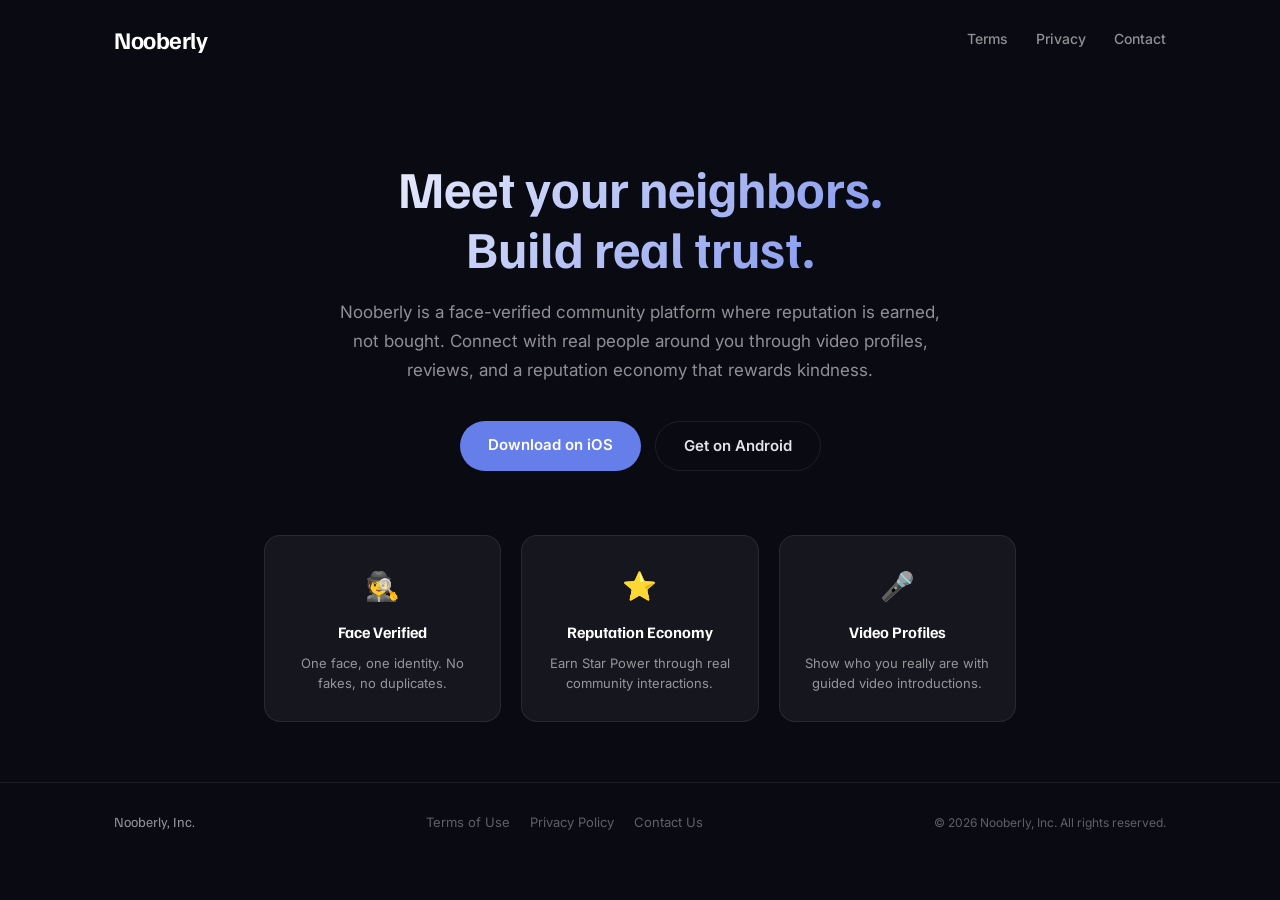
==== index.html @ d163975e "feat: Nooberly website with Terms, Privacy, and Contact pages Static site for nooberly.com with: - L" ====
<!DOCTYPE html>
<html lang="en">
<head>
  <meta charset="UTF-8">
  <meta name="viewport" content="width=device-width, initial-scale=1.0">
  <title>Nooberly — Connect with your community</title>
  <link rel="stylesheet" href="style.css">
  <link rel="preconnect" href="https://fonts.googleapis.com">
  <link rel="preconnect" href="https://fonts.gstatic.com" crossorigin>
  <link href="https://fonts.googleapis.com/css2?family=Inter:wght@400;500;600&family=Familjen+Grotesk:wght@700&display=swap" rel="stylesheet">
</head>
<body>
  <nav class="navbar">
    <a href="index.html" class="logo">Nooberly</a>
    <div class="nav-links">
      <a href="terms.html">Terms</a>
      <a href="privacy.html">Privacy</a>
      <a href="contact.html">Contact</a>
    </div>
  </nav>

  <main class="hero">
    <h1>Meet your neighbors.<br>Build real trust.</h1>
    <p class="subtitle">Nooberly is a face-verified community platform where reputation is earned, not bought. Connect with real people around you through video profiles, reviews, and a reputation economy that rewards kindness.</p>
    <div class="cta-row">
      <a href="#" class="btn btn-primary">Download on iOS</a>
      <a href="#" class="btn btn-outline">Get on Android</a>
    </div>

    <div class="hero-features">
      <div class="feature">
        <div class="feature-icon">&#128373;</div>
        <h3>Face Verified</h3>
        <p>One face, one identity. No fakes, no duplicates.</p>
      </div>
      <div class="feature">
        <div class="feature-icon">&#11088;</div>
        <h3>Reputation Economy</h3>
        <p>Earn Star Power through real community interactions.</p>
      </div>
      <div class="feature">
        <div class="feature-icon">&#127908;</div>
        <h3>Video Profiles</h3>
        <p>Show who you really are with guided video introductions.</p>
      </div>
    </div>
  </main>

  <footer>
    <div class="footer-inner">
      <div class="footer-brand">Nooberly, Inc.</div>
      <div class="footer-links">
        <a href="terms.html">Terms of Use</a>
        <a href="privacy.html">Privacy Policy</a>
        <a href="contact.html">Contact Us</a>
      </div>
      <div class="footer-copy">&copy; 2026 Nooberly, Inc. All rights reserved.</div>
    </div>
  </footer>
</body>
</html>
---- style.css ----
/* ── Reset & Base ─────────────────────────────────────────── */
*, *::before, *::after { box-sizing: border-box; margin: 0; padding: 0; }

:root {
  --bg: #0a0a12;
  --surface: rgba(255,255,255,0.05);
  --border: rgba(255,255,255,0.08);
  --accent: #667eea;
  --text: #e2e2e8;
  --text-muted: rgba(255,255,255,0.55);
  --text-faint: rgba(255,255,255,0.35);
  --radius: 16px;
  --font-heading: 'Familjen Grotesk', sans-serif;
  --font-body: 'Inter', sans-serif;
}

html { scroll-behavior: smooth; }

body {
  font-family: var(--font-body);
  background: var(--bg);
  color: var(--text);
  line-height: 1.6;
  -webkit-font-smoothing: antialiased;
}

a { color: var(--accent); text-decoration: none; }
a:hover { opacity: 0.85; }

/* ── Navbar ──────────────────────────────────────────────── */
.navbar {
  display: flex;
  align-items: center;
  justify-content: space-between;
  max-width: 1100px;
  margin: 0 auto;
  padding: 20px 24px;
}

.logo {
  font-family: var(--font-heading);
  font-size: 24px;
  font-weight: 700;
  color: white;
  letter-spacing: -0.5px;
}

.nav-links { display: flex; gap: 28px; }
.nav-links a {
  color: var(--text-muted);
  font-size: 14px;
  font-weight: 500;
  transition: color 0.15s;
}
.nav-links a:hover { color: white; opacity: 1; }

/* ── Hero ────────────────────────────────────────────────── */
.hero {
  max-width: 800px;
  margin: 80px auto 60px;
  padding: 0 24px;
  text-align: center;
}

.hero h1 {
  font-family: var(--font-heading);
  font-size: clamp(32px, 5vw, 52px);
  font-weight: 700;
  line-height: 1.15;
  margin-bottom: 20px;
  background: linear-gradient(135deg, white 0%, var(--accent) 100%);
  -webkit-background-clip: text;
  -webkit-text-fill-color: transparent;
  background-clip: text;
}

.subtitle {
  color: var(--text-muted);
  font-size: 17px;
  line-height: 1.7;
  max-width: 600px;
  margin: 0 auto 36px;
}

.cta-row { display: flex; gap: 14px; justify-content: center; flex-wrap: wrap; }

.btn {
  display: inline-block;
  padding: 12px 28px;
  border-radius: 25px;
  font-size: 15px;
  font-weight: 600;
  transition: all 0.15s;
  cursor: pointer;
}
.btn-primary { background: var(--accent); color: white; border: none; }
.btn-primary:hover { background: #5a70d6; color: white; }
.btn-outline {
  background: transparent;
  color: var(--text);
  border: 1px solid var(--border);
}
.btn-outline:hover { border-color: var(--accent); color: white; }

/* ── Features ────────────────────────────────────────────── */
.hero-features {
  display: grid;
  grid-template-columns: repeat(auto-fit, minmax(200px, 1fr));
  gap: 20px;
  margin-top: 64px;
}

.feature {
  background: var(--surface);
  border: 1px solid var(--border);
  border-radius: var(--radius);
  padding: 28px 20px;
  text-align: center;
}

.feature-icon { font-size: 28px; margin-bottom: 12px; }
.feature h3 {
  font-family: var(--font-heading);
  font-size: 16px;
  margin-bottom: 8px;
  color: white;
}
.feature p { color: var(--text-muted); font-size: 13px; line-height: 1.5; }

/* ── Phone Mockup ───────────────────────────────────────── */
.phone-wrapper {
  display: flex;
  justify-content: center;
  margin: 56px auto 0;
}

.phone {
  width: 280px;
  background: #1a1a2e;
  border-radius: 36px;
  border: 3px solid rgba(255,255,255,0.12);
  padding: 12px;
  position: relative;
  box-shadow:
    0 0 0 1px rgba(102,126,234,0.15),
    0 24px 80px rgba(0,0,0,0.6),
    0 8px 32px rgba(102,126,234,0.08);
}

.phone-notch {
  width: 100px;
  height: 22px;
  background: #1a1a2e;
  border-radius: 0 0 14px 14px;
  margin: -12px auto 0;
  position: relative;
  z-index: 2;
}

.phone-screen {
  background: var(--bg);
  border-radius: 24px;
  overflow: hidden;
  display: flex;
  flex-direction: column;
  min-height: 520px;
  position: relative;
}

.screen-status {
  display: flex;
  justify-content: space-between;
  align-items: center;
  padding: 6px 16px 4px;
  font-size: 11px;
  font-weight: 600;
  color: white;
}

.status-icons { display: flex; gap: 3px; }
.status-dot {
  width: 4px; height: 4px;
  background: white;
  border-radius: 50%;
  display: inline-block;
}

/* Profile screen inside phone */
.profile-photo {
  position: relative;
  width: 90px;
  height: 90px;
  margin: 8px auto 10px;
}

.profile-img {
  width: 90px;
  height: 90px;
  border-radius: 50%;
  object-fit: cover;
  border: 3px solid var(--accent);
}

.profile-verified-badge {
  position: absolute;
  bottom: 2px;
  right: 2px;
  width: 22px;
  height: 22px;
  background: var(--accent);
  border-radius: 50%;
  border: 2px solid var(--bg);
  display: flex;
  align-items: center;
  justify-content: center;
  font-size: 11px;
  color: white;
}

.profile-name {
  font-family: var(--font-heading);
  font-size: 16px;
  font-weight: 700;
  color: white;
  text-align: center;
}

.profile-location {
  font-size: 10px;
  color: var(--text-faint);
  text-align: center;
  margin-bottom: 12px;
}

.profile-stats-row {
  display: flex;
  justify-content: center;
  align-items: center;
  gap: 0;
  margin: 0 14px 12px;
  background: var(--surface);
  border: 1px solid var(--border);
  border-radius: 12px;
  padding: 10px 6px;
}

.profile-stat {
  display: flex;
  flex-direction: column;
  align-items: center;
  flex: 1;
}

.stat-value {
  font-size: 12px;
  font-weight: 700;
  color: white;
}

.stat-label {
  font-size: 8px;
  color: var(--text-faint);
  margin-top: 2px;
}

.profile-stat-divider {
  width: 1px;
  height: 24px;
  background: var(--border);
}

.profile-bio {
  font-size: 10px;
  line-height: 1.6;
  color: var(--text-muted);
  text-align: center;
  padding: 0 16px;
  margin-bottom: 12px;
}

.profile-plugs {
  display: flex;
  justify-content: center;
  gap: 5px;
  padding: 0 12px;
  margin-bottom: 14px;
  flex-wrap: wrap;
}

.plug {
  font-size: 9px;
  font-weight: 600;
  padding: 4px 10px;
  border-radius: 20px;
  background: rgba(102,126,234,0.15);
  color: #8da0f0;
  border: 1px solid rgba(102,126,234,0.25);
}

.profile-actions {
  display: flex;
  gap: 8px;
  padding: 0 14px;
  margin-bottom: 12px;
}

.profile-btn-primary {
  flex: 1;
  text-align: center;
  font-size: 11px;
  font-weight: 600;
  color: white;
  background: var(--accent);
  padding: 8px 0;
  border-radius: 10px;
}

.profile-btn-outline {
  flex: 1;
  text-align: center;
  font-size: 11px;
  font-weight: 600;
  color: var(--text);
  background: transparent;
  border: 1px solid var(--border);
  padding: 8px 0;
  border-radius: 10px;
}

/* Bottom nav inside phone */
.screen-bottomnav {
  margin-top: auto;
  display: flex;
  justify-content: space-around;
  align-items: center;
  padding: 8px 6px 10px;
  border-top: 1px solid var(--border);
  background: rgba(10,10,18,0.95);
}

.bnav-item {
  font-size: 14px;
  color: var(--text-faint);
  text-align: center;
  line-height: 1.2;
}

.bnav-item small {
  font-size: 8px;
  display: block;
  margin-top: 1px;
}

.bnav-item.active { color: var(--accent); }

.bnav-plus {
  width: 30px; height: 30px;
  background: var(--accent);
  border-radius: 50%;
  display: flex;
  align-items: center;
  justify-content: center;
  font-size: 18px;
  font-weight: 700;
  color: white;
  line-height: 1;
}

/* ── Legal pages ─────────────────────────────────────────── */
.legal {
  max-width: 800px;
  margin: 40px auto 60px;
  padding: 0 24px;
}

.legal h1 {
  font-family: var(--font-heading);
  font-size: 32px;
  margin-bottom: 8px;
}

.legal .last-modified {
  color: var(--text-faint);
  font-size: 13px;
  margin-bottom: 36px;
}

.legal h2 {
  font-family: var(--font-heading);
  font-size: 18px;
  color: var(--accent);
  margin-top: 32px;
  margin-bottom: 10px;
}

.legal p {
  color: var(--text-muted);
  font-size: 14px;
  line-height: 1.75;
  margin-bottom: 16px;
}

.legal .caps {
  text-transform: none;
  font-size: 13px;
  line-height: 1.7;
}

/* ── Contact page ────────────────────────────────────────── */
.contact {
  max-width: 600px;
  margin: 60px auto 60px;
  padding: 0 24px;
  text-align: center;
}

.contact h1 {
  font-family: var(--font-heading);
  font-size: 32px;
  margin-bottom: 12px;
}

.contact .lead {
  color: var(--text-muted);
  font-size: 16px;
  margin-bottom: 40px;
}

.contact-card {
  background: var(--surface);
  border: 1px solid var(--border);
  border-radius: var(--radius);
  padding: 32px;
  text-align: left;
}

.contact-card h3 {
  font-size: 14px;
  color: var(--text-faint);
  text-transform: uppercase;
  letter-spacing: 1px;
  margin-bottom: 8px;
}

.contact-card .email {
  font-size: 20px;
  font-weight: 600;
  color: var(--accent);
  display: block;
  margin-bottom: 24px;
}

.contact-card p {
  color: var(--text-muted);
  font-size: 14px;
  line-height: 1.6;
}

/* ── Footer ──────────────────────────────────────────────── */
footer {
  border-top: 1px solid var(--border);
  margin-top: 40px;
}

.footer-inner {
  max-width: 1100px;
  margin: 0 auto;
  padding: 28px 24px;
  display: flex;
  align-items: center;
  justify-content: space-between;
  flex-wrap: wrap;
  gap: 16px;
}

.footer-brand {
  font-family: var(--font-heading);
  font-size: 14px;
  color: var(--text-muted);
}

.footer-links { display: flex; gap: 20px; }
.footer-links a { color: var(--text-faint); font-size: 13px; }
.footer-links a:hover { color: white; }

.footer-copy { color: var(--text-faint); font-size: 12px; }

/* ── Mobile ──────────────────────────────────────────────── */
@media (max-width: 640px) {
  .navbar { padding: 16px 16px; }
  .nav-links { gap: 18px; }
  .nav-links a { font-size: 13px; }
  .hero { margin-top: 48px; }
  .hero-features { grid-template-columns: 1fr; }
  .phone { width: 260px; }
  .phone-screen { min-height: 480px; }
  .footer-inner { flex-direction: column; text-align: center; }
}
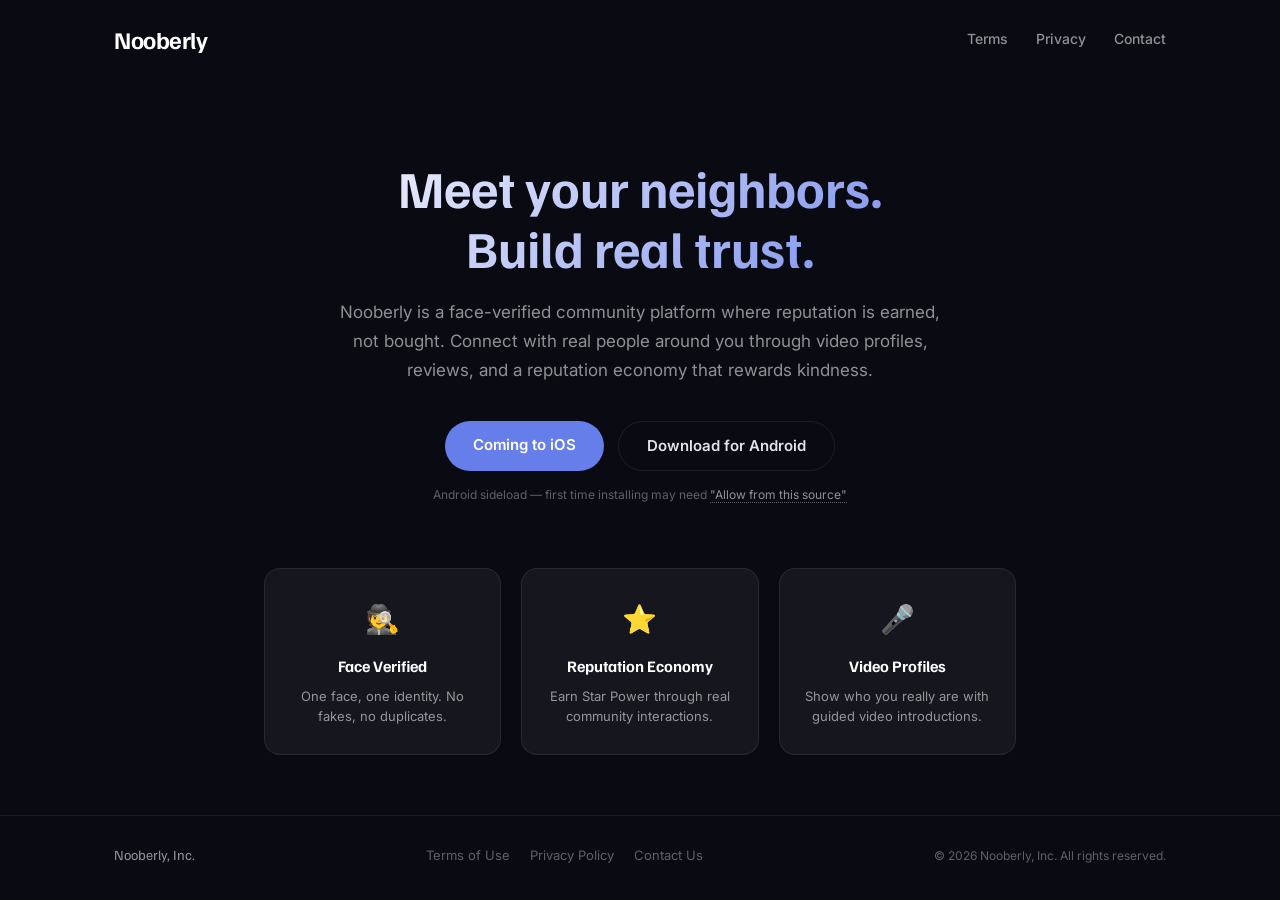
==== commit 94235a0b: "feat: Android APK download button + UA detection Wires the hero "Get on Android" button to the live " ====
--- a/index.html
+++ b/index.html
@@ -23,9 +23,35 @@
     <h1>Meet your neighbors.<br>Build real trust.</h1>
     <p class="subtitle">Nooberly is a face-verified community platform where reputation is earned, not bought. Connect with real people around you through video profiles, reviews, and a reputation economy that rewards kindness.</p>
     <div class="cta-row">
-      <a href="#" class="btn btn-primary">Download on iOS</a>
-      <a href="#" class="btn btn-outline">Get on Android</a>
+      <a href="#" class="btn btn-primary" id="cta-ios">Coming to iOS</a>
+      <a href="https://d8pxjcxm3cprk.cloudfront.net/releases/latest/nooberly-android.apk"
+         class="btn btn-outline"
+         id="cta-android"
+         download="nooberly-android.apk"
+         rel="noopener">Download for Android</a>
     </div>
+    <p class="cta-note" id="cta-note">Android sideload — first time installing may need <a href="#" id="cta-help">"Allow from this source"</a></p>
+    <script>
+      (function(){
+        var ua = navigator.userAgent.toLowerCase();
+        var ios = /iphone|ipad|ipod/.test(ua);
+        var android = /android/.test(ua);
+        var iosBtn = document.getElementById('cta-ios');
+        var droidBtn = document.getElementById('cta-android');
+        var note = document.getElementById('cta-note');
+        if (ios) {
+          // iOS users — hide Android, soften iOS message
+          droidBtn.style.display = 'none';
+          note.style.display = 'none';
+        } else if (android) {
+          // Android users — primary action is the APK; iOS link out of the way
+          iosBtn.style.display = 'none';
+        }
+        // Desktop: leave both visible. The Android button + note still work
+        // (clicking will download the APK to their machine — not useful, but
+        // honest signaling). Anyone serious will scan from their phone.
+      })();
+    </script>
 
     <div class="hero-features">
       <div class="feature">
--- a/style.css
+++ b/style.css
@@ -102,6 +102,18 @@
 }
 .btn-outline:hover { border-color: var(--accent); color: white; }
 
+.cta-note {
+  margin-top: 14px;
+  font-size: 12px;
+  color: var(--text-faint);
+  text-align: center;
+}
+.cta-note a {
+  color: var(--text-muted);
+  border-bottom: 1px dotted var(--text-faint);
+}
+.cta-note a:hover { color: white; }
+
 /* ── Features ────────────────────────────────────────────── */
 .hero-features {
   display: grid;
@@ -278,7 +290,7 @@
   margin-bottom: 12px;
 }
 
-.profile-plugs {
+.profile-badges {
   display: flex;
   justify-content: center;
   gap: 5px;
@@ -287,7 +299,7 @@
   flex-wrap: wrap;
 }
 
-.plug {
+.badge {
   font-size: 9px;
   font-weight: 600;
   padding: 4px 10px;
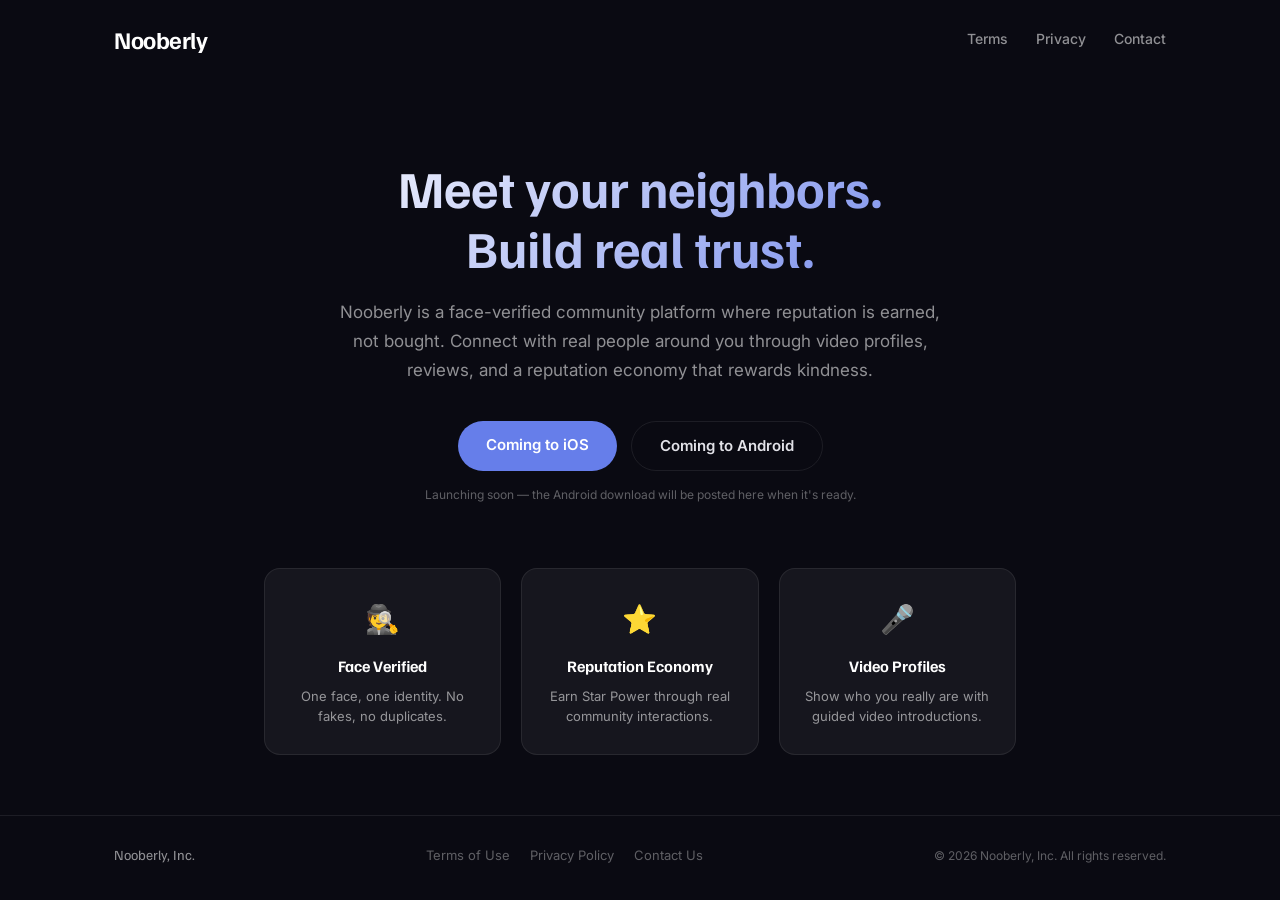
==== commit 8db9957b: "Remove Android APK download link — pulled pre-launch until ready Co-Authored-By: Claude Opus 4.8 (1M" ====
--- a/index.html
+++ b/index.html
@@ -24,13 +24,9 @@
     <p class="subtitle">Nooberly is a face-verified community platform where reputation is earned, not bought. Connect with real people around you through video profiles, reviews, and a reputation economy that rewards kindness.</p>
     <div class="cta-row">
       <a href="#" class="btn btn-primary" id="cta-ios">Coming to iOS</a>
-      <a href="https://d8pxjcxm3cprk.cloudfront.net/releases/latest/nooberly-android.apk"
-         class="btn btn-outline"
-         id="cta-android"
-         download="nooberly-android.apk"
-         rel="noopener">Download for Android</a>
+      <a href="#" class="btn btn-outline" id="cta-android">Coming to Android</a>
     </div>
-    <p class="cta-note" id="cta-note">Android sideload — first time installing may need <a href="#" id="cta-help">"Allow from this source"</a></p>
+    <p class="cta-note" id="cta-note">Launching soon — the Android download will be posted here when it's ready.</p>
     <script>
       (function(){
         var ua = navigator.userAgent.toLowerCase();
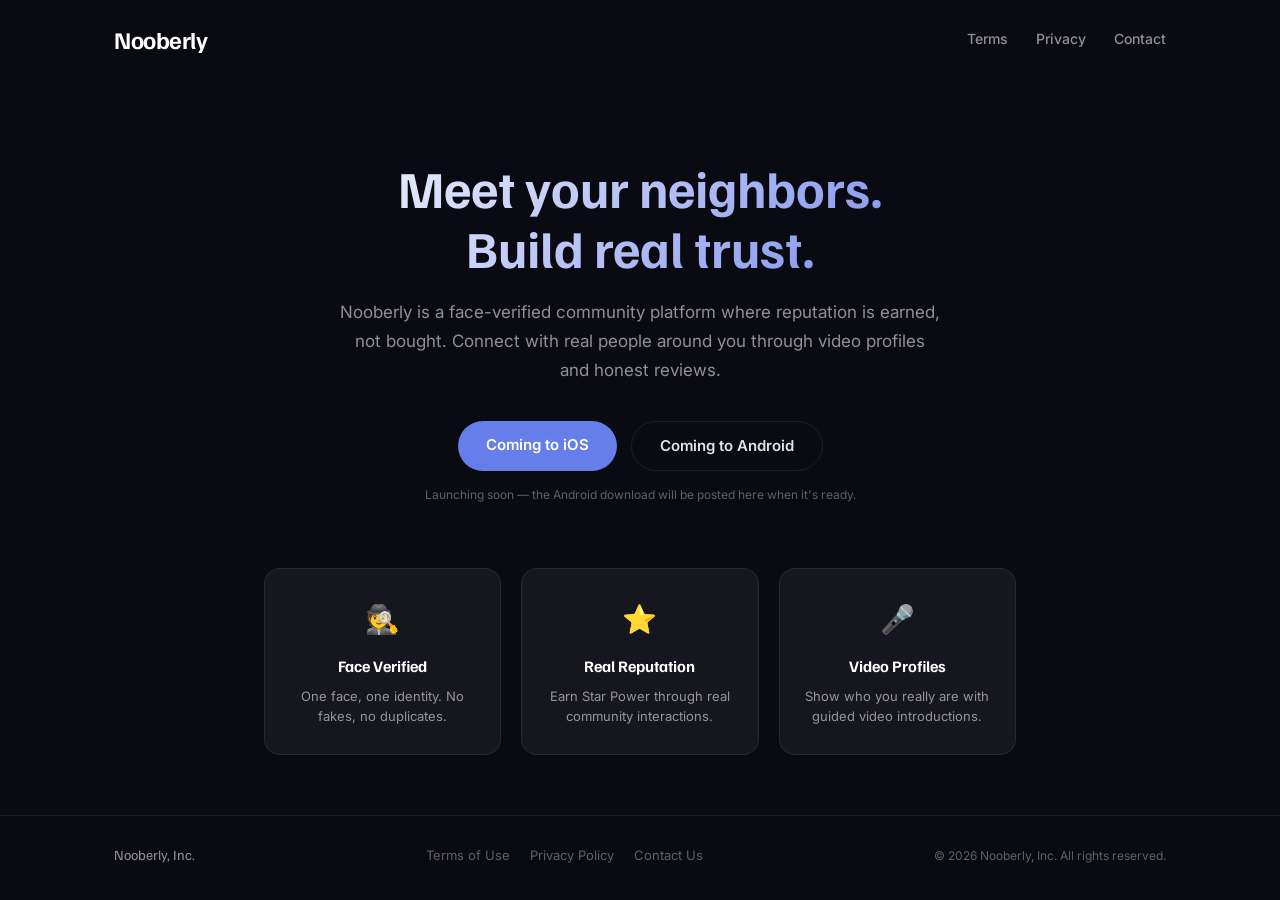
==== commit 9eaa2ef8: "Apple 09-26 (3): no page names or hints at a pot or money; /ledger retired (Page not found) Terms 5 " ====
--- a/index.html
+++ b/index.html
@@ -21,7 +21,7 @@
 
   <main class="hero">
     <h1>Meet your neighbors.<br>Build real trust.</h1>
-    <p class="subtitle">Nooberly is a face-verified community platform where reputation is earned, not bought. Connect with real people around you through video profiles, reviews, and a reputation economy that rewards kindness.</p>
+    <p class="subtitle">Nooberly is a face-verified community platform where reputation is earned, not bought. Connect with real people around you through video profiles and honest reviews.</p>
     <div class="cta-row">
       <a href="#" class="btn btn-primary" id="cta-ios">Coming to iOS</a>
       <a href="#" class="btn btn-outline" id="cta-android">Coming to Android</a>
@@ -57,7 +57,7 @@
       </div>
       <div class="feature">
         <div class="feature-icon">&#11088;</div>
-        <h3>Reputation Economy</h3>
+        <h3>Real Reputation</h3>
         <p>Earn Star Power through real community interactions.</p>
       </div>
       <div class="feature">
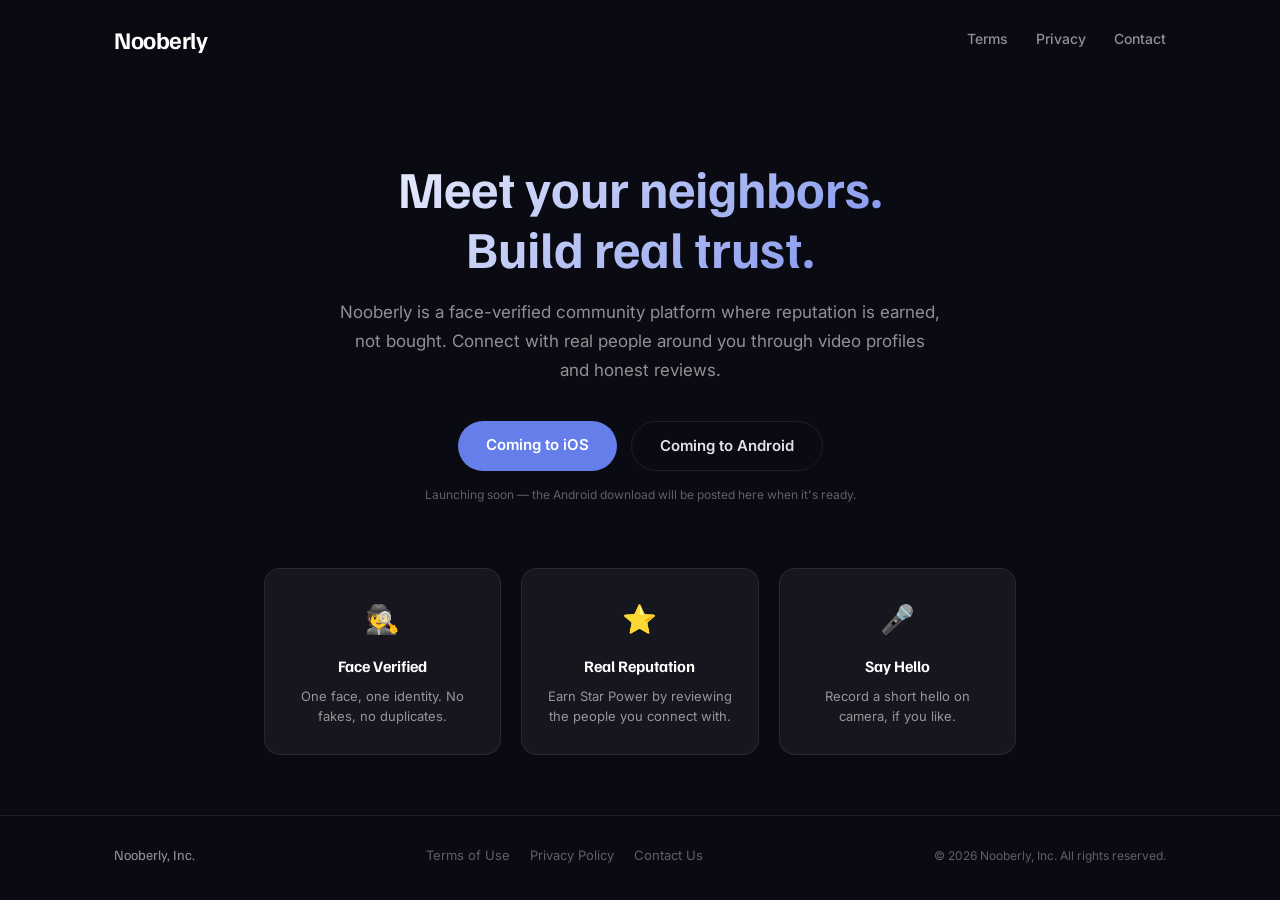
==== commit 70032c58: "Release 42 Terms and Privacy draft (founder 10-15, B4): Star Power earned by writing reviews and inv" ====
--- a/index.html
+++ b/index.html
@@ -58,12 +58,12 @@
       <div class="feature">
         <div class="feature-icon">&#11088;</div>
         <h3>Real Reputation</h3>
-        <p>Earn Star Power through real community interactions.</p>
+        <p>Earn Star Power by reviewing the people you connect with.</p>
       </div>
       <div class="feature">
         <div class="feature-icon">&#127908;</div>
-        <h3>Video Profiles</h3>
-        <p>Show who you really are with guided video introductions.</p>
+        <h3>Say Hello</h3>
+        <p>Record a short hello on camera, if you like.</p>
       </div>
     </div>
   </main>
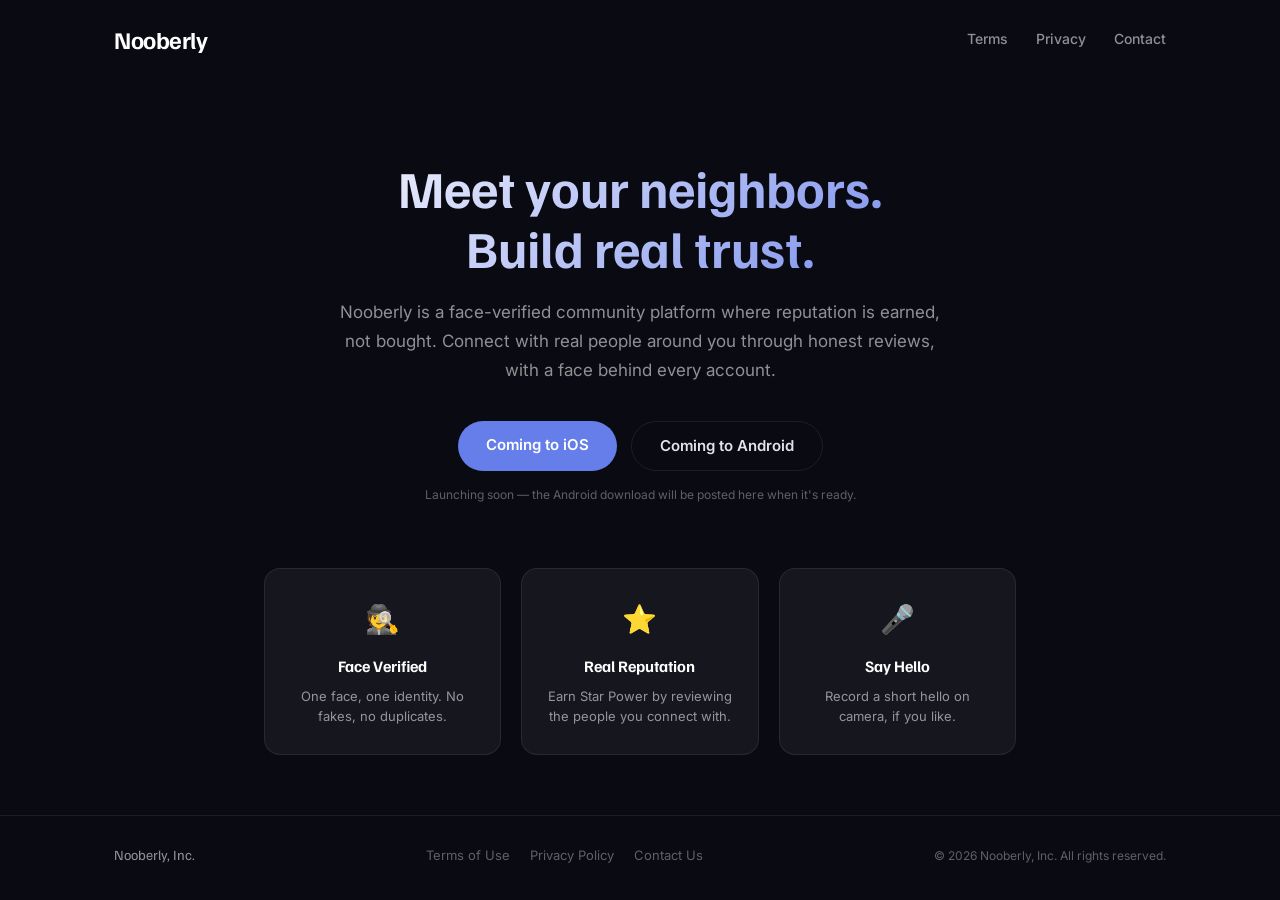
==== commit 4aee1860: "Release 42: Terms and Privacy final for the store submission (founder 10-19) - Home subtitle: "throu" ====
--- a/index.html
+++ b/index.html
@@ -21,7 +21,7 @@
 
   <main class="hero">
     <h1>Meet your neighbors.<br>Build real trust.</h1>
-    <p class="subtitle">Nooberly is a face-verified community platform where reputation is earned, not bought. Connect with real people around you through video profiles and honest reviews.</p>
+    <p class="subtitle">Nooberly is a face-verified community platform where reputation is earned, not bought. Connect with real people around you through honest reviews, with a face behind every account.</p>
     <div class="cta-row">
       <a href="#" class="btn btn-primary" id="cta-ios">Coming to iOS</a>
       <a href="#" class="btn btn-outline" id="cta-android">Coming to Android</a>
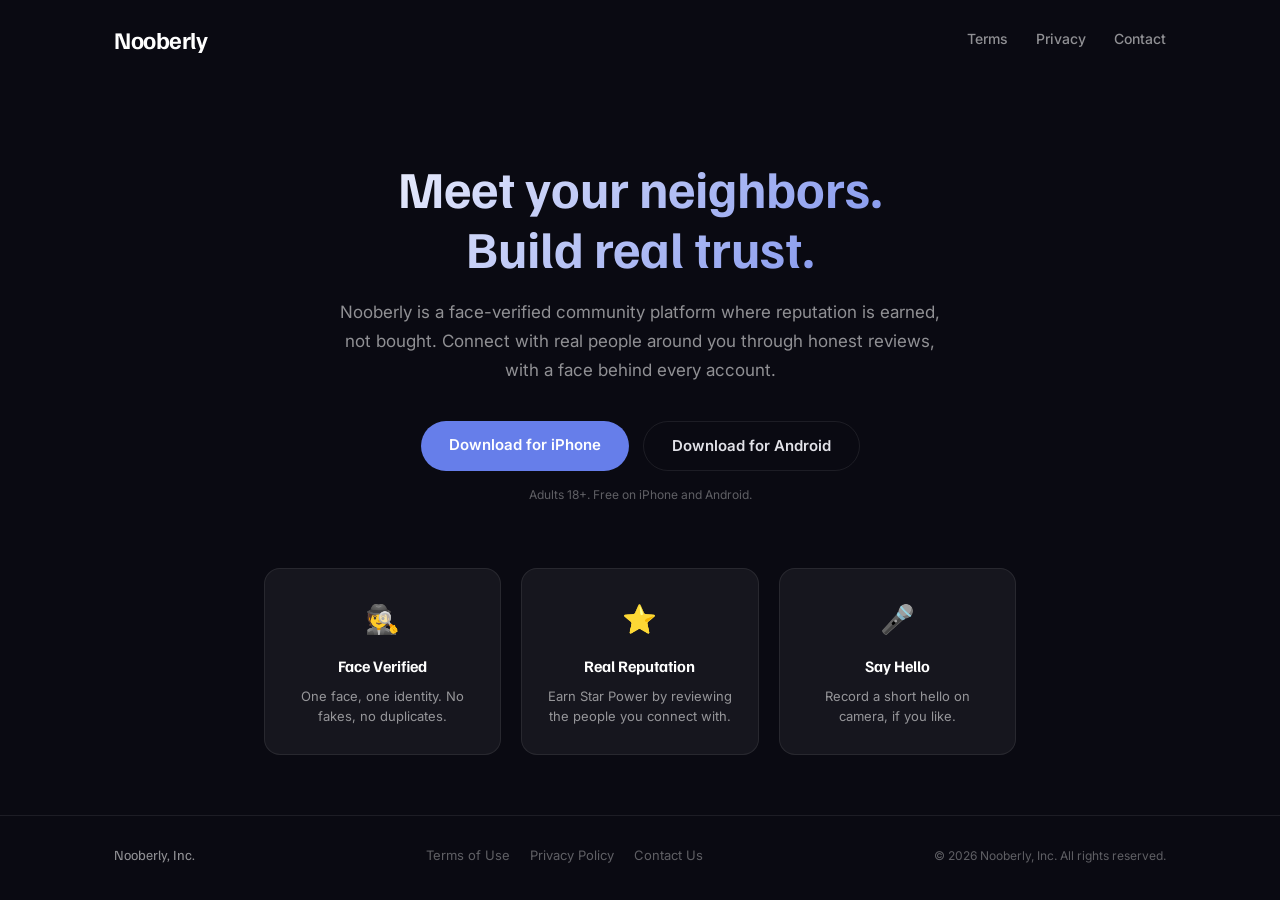
==== commit dd6a6a20: "Home: Download for iPhone and Download for Android open the App Store and Google Play (Atif 11-11, "" ====
--- a/index.html
+++ b/index.html
@@ -23,10 +23,10 @@
     <h1>Meet your neighbors.<br>Build real trust.</h1>
     <p class="subtitle">Nooberly is a face-verified community platform where reputation is earned, not bought. Connect with real people around you through honest reviews, with a face behind every account.</p>
     <div class="cta-row">
-      <a href="#" class="btn btn-primary" id="cta-ios">Coming to iOS</a>
-      <a href="#" class="btn btn-outline" id="cta-android">Coming to Android</a>
+      <a href="https://apps.apple.com/app/id6779643818" class="btn btn-primary" id="cta-ios">Download for iPhone</a>
+      <a href="https://play.google.com/store/apps/details?id=com.nooberly.app" class="btn btn-outline" id="cta-android">Download for Android</a>
     </div>
-    <p class="cta-note" id="cta-note">Launching soon — the Android download will be posted here when it's ready.</p>
+    <p class="cta-note" id="cta-note">Adults 18+. Free on iPhone and Android.</p>
     <script>
       (function(){
         var ua = navigator.userAgent.toLowerCase();
@@ -34,18 +34,15 @@
         var android = /android/.test(ua);
         var iosBtn = document.getElementById('cta-ios');
         var droidBtn = document.getElementById('cta-android');
-        var note = document.getElementById('cta-note');
         if (ios) {
-          // iOS users — hide Android, soften iOS message
+          // iPhone: only the App Store button
           droidBtn.style.display = 'none';
-          note.style.display = 'none';
         } else if (android) {
-          // Android users — primary action is the APK; iOS link out of the way
+          // Android: only the Google Play button, styled as the main button
           iosBtn.style.display = 'none';
+          droidBtn.className = 'btn btn-primary';
         }
-        // Desktop: leave both visible. The Android button + note still work
-        // (clicking will download the APK to their machine — not useful, but
-        // honest signaling). Anyone serious will scan from their phone.
+        // Desktop: both buttons show.
       })();
     </script>
 
